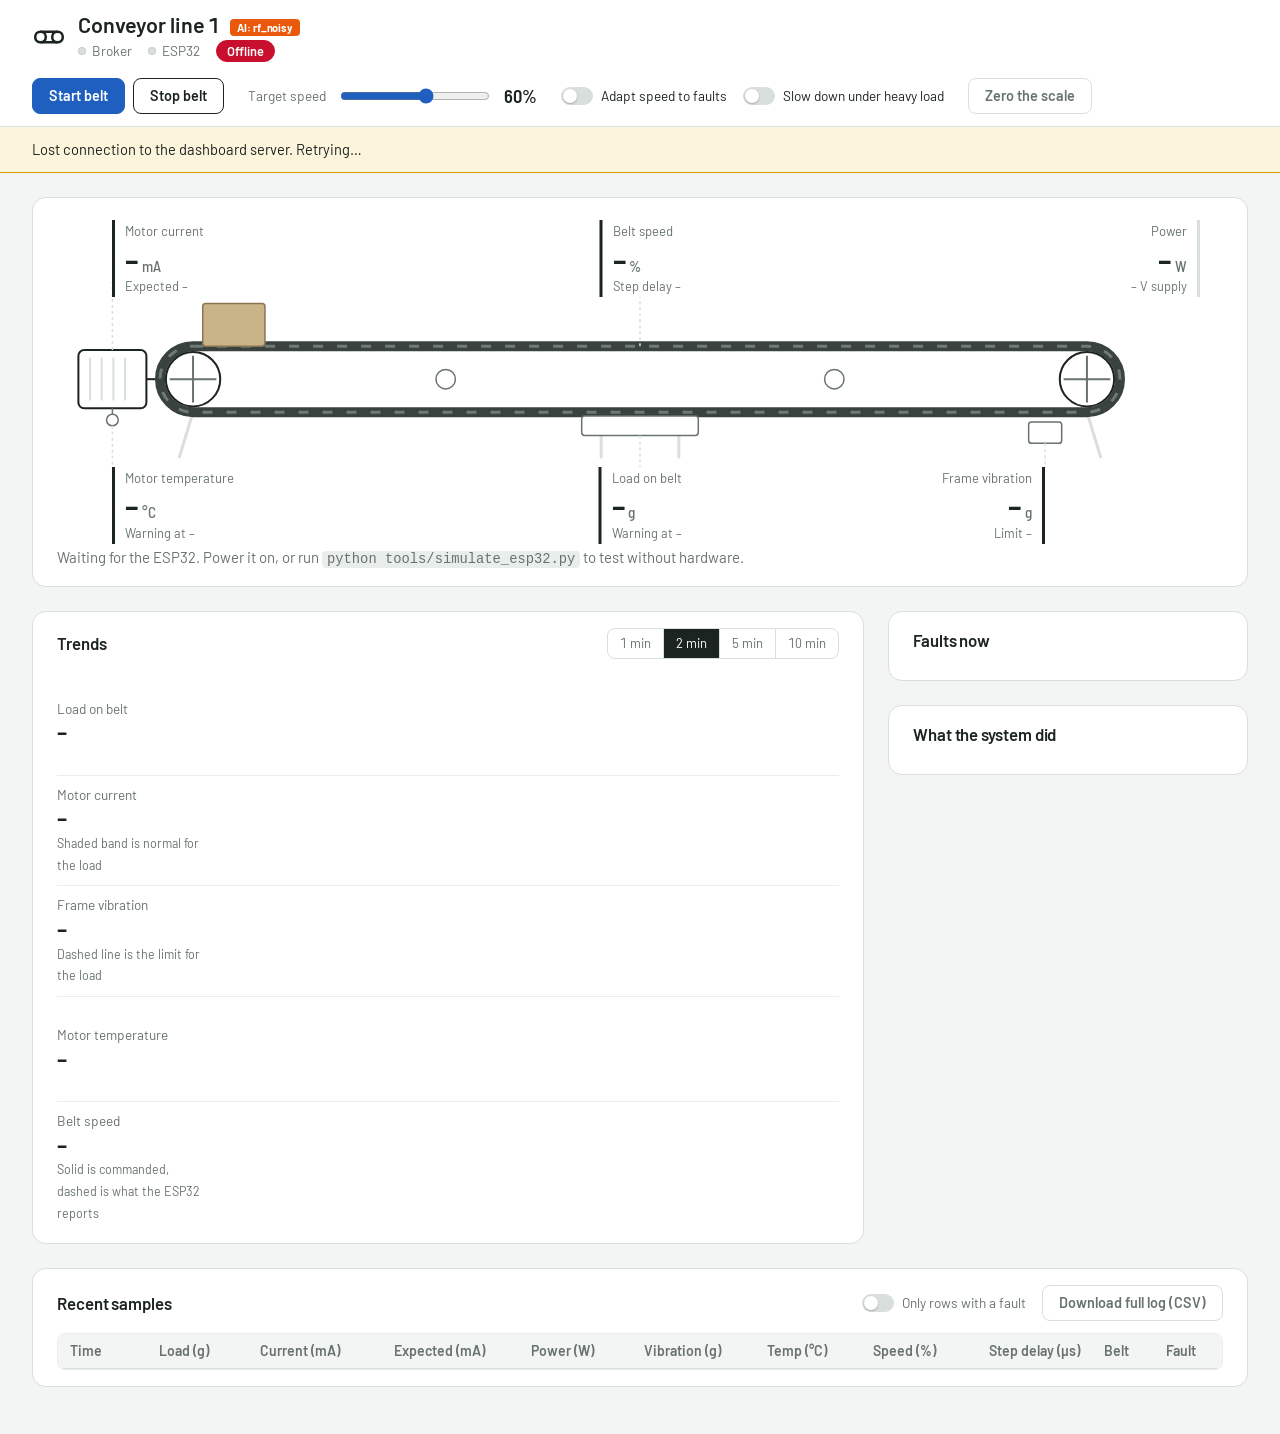
==== static/index.html @ f95eb112 "Deploy Conveyor Dashboard V2: Random Forest (rf_noisy) ML inference, /manual diagnostic console, mul" ====
<!doctype html>
<html lang="en">
<head>
  <meta charset="utf-8">
  <meta name="viewport" content="width=device-width, initial-scale=1">
  <title>Conveyor line 1</title>
  <link rel="preconnect" href="https://fonts.googleapis.com">
  <link rel="preconnect" href="https://fonts.gstatic.com" crossorigin>
  <link href="https://fonts.googleapis.com/css2?family=Barlow:wght@400;500;600;700&family=Barlow+Semi+Condensed:wght@500;600;700&display=swap" rel="stylesheet">
  <link rel="stylesheet" href="/static/style.css">
</head>
<body>
  <header class="bar">
    <div class="bar__id">
      <svg class="mark" viewBox="0 0 32 32" aria-hidden="true"><circle cx="8" cy="16" r="5"/><circle cx="24" cy="16" r="5"/><path d="M8 11h16M8 21h16"/></svg>
      <div>
        <h1>Conveyor line 1 <span style="background:#ea580c; color:#fff; font-size:11px; padding:2px 7px; border-radius:4px; font-weight:700; vertical-align:middle; margin-left:6px;">AI: rf_noisy</span></h1>
        <p class="links">
          <span class="link" id="lnk-broker"><i></i>Broker</span>
          <span class="link" id="lnk-device"><i></i>ESP32</span>
          <span class="mode" id="mode">Connecting</span>
        </p>
      </div>
    </div>

    <div class="bar__ctl" role="group" aria-label="Belt controls">
      <div class="runbtns">
        <button class="btn btn--go" id="btn-start" type="button">Start belt</button>
        <button class="btn btn--stop" id="btn-stop" type="button">Stop belt</button>
      </div>
      <label class="speed">
        <span>Target speed</span>
        <input type="range" id="speed" min="5" max="100" step="5" value="60">
        <output id="speed-out">60%</output>
      </label>
      <div class="switches">
        <label class="sw"><input type="checkbox" id="sw-adapt"><span></span>Adapt speed to faults</label>
        <label class="sw"><input type="checkbox" id="sw-load"><span></span>Slow down under heavy load</label>
      </div>
      <button class="btn btn--quiet" id="btn-tare" type="button" title="Set the current load cell reading as zero. Do this with the belt empty.">Zero the scale</button>
    </div>
  </header>

  <div class="alarm" id="alarm" hidden role="alert">
    <div class="alarm__text">
      <strong id="alarm-title">Alarm</strong>
      <span id="alarm-reason"></span>
    </div>
    <button class="btn btn--ack" id="btn-ack" type="button">Acknowledge</button>
  </div>
  <div class="notice" id="notice" hidden></div>

  <main>
    <section class="mimic" id="mimic" aria-label="Conveyor overview">
      <div class="stage">
      <svg class="mimic__svg" viewBox="0 0 1200 330" role="img" aria-label="Conveyor diagram with live readings">
        <!-- frame -->
        <g class="frame">
          <path d="M140 204 L126 250 M1060 204 L1074 250 M560 228 L560 250 M640 228 L640 250"/>
        </g>
        <!-- motor attached to drive roller -->
        <g class="motor" id="g-motor">
          <rect x="22" y="140" width="70" height="60" rx="6"/>
          <path d="M92 170 H118"/>
          <path class="motor__fins" d="M34 148 V192 M46 148 V192 M58 148 V192 M70 148 V192"/>
        </g>
        <!-- belt -->
        <path class="belt" d="M140 136 H1060 A34 34 0 0 1 1060 204 H140 A34 34 0 0 1 140 136 Z"/>
        <path class="belt__surface" id="belt-surface" d="M140 136 H1060 A34 34 0 0 1 1060 204 H140 A34 34 0 0 1 140 136 Z"/>
        <!-- rollers -->
        <g class="roller"><circle cx="140" cy="170" r="28"/><g class="spokes"><path d="M140 146 V194 M116 170 H164"/></g></g>
        <g class="roller"><circle cx="1060" cy="170" r="28"/><g class="spokes"><path d="M1060 146 V194 M1036 170 H1084"/></g></g>
        <!-- idlers -->
        <g class="idler"><circle cx="400" cy="170" r="10"/><circle cx="800" cy="170" r="10"/></g>
        <!-- load cell platform -->
        <g class="loadcell" id="g-load"><rect x="540" y="208" width="120" height="20" rx="3"/></g>
        <!-- parcels -->
        <g class="parcels" id="parcels">
          <rect class="parcel" x="150" y="96" width="56" height="40" rx="3"/>
          <rect class="parcel" x="150" y="104" width="44" height="32" rx="3"/>
          <rect class="parcel" x="150" y="92" width="64" height="44" rx="3"/>
        </g>
        <!-- vibration sensor on frame -->
        <g class="imu" id="g-vib"><rect x="1000" y="214" width="34" height="22" rx="3"/></g>
        <!-- temperature probe on motor -->
        <g class="probe" id="g-temp"><circle cx="57" cy="212" r="6"/><path d="M57 200 V206"/></g>
        <!-- leaders from parts to readings -->
        <g class="leader">
          <path id="ld-current" d="M57 140 V70"/>
          <path id="ld-temp" d="M57 218 V262"/>
          <path id="ld-load" d="M600 228 V262"/>
          <path id="ld-speed" d="M600 136 V70"/>
          <path id="ld-vib" d="M1017 236 V262"/>
        </g>
      </svg>

      <!-- readings pinned to their sensors (become a grid on narrow screens) -->
      <div class="tags">
        <div class="tag" id="tag-current" style="--x:4.75%; --y:2%">
          <span class="tag__k">Motor current</span>
          <span class="tag__v"><b id="v-current">–</b> mA</span>
          <span class="tag__s" id="s-current">Expected –</span>
        </div>
        <div class="tag tag--mid" id="tag-speed" style="--x:50%; --y:2%">
          <span class="tag__k">Belt speed</span>
          <span class="tag__v"><b id="v-speed">–</b> %</span>
          <span class="tag__s" id="s-speed">Step delay –</span>
        </div>
        <div class="tag tag--right tag--free" id="tag-power" style="--x:98%; --y:2%">
          <span class="tag__k">Power</span>
          <span class="tag__v"><b id="v-power">–</b> W</span>
          <span class="tag__s" id="s-power">– V supply</span>
        </div>
        <div class="tag" id="tag-temp" style="--x:4.75%; --y:79%">
          <span class="tag__k">Motor temperature</span>
          <span class="tag__v"><b id="v-temp">–</b> °C</span>
          <span class="tag__s" id="s-temp">Warning at –</span>
        </div>
        <div class="tag tag--mid" id="tag-load" style="--x:50%; --y:79%">
          <span class="tag__k">Load on belt</span>
          <span class="tag__v"><b id="v-load">–</b> g</span>
          <span class="tag__s" id="s-load">Warning at –</span>
        </div>
        <div class="tag tag--right" id="tag-vib" style="--x:84.75%; --y:79%">
          <span class="tag__k">Frame vibration</span>
          <span class="tag__v"><b id="v-vib">–</b> g</span>
          <span class="tag__s" id="s-vib">Limit –</span>
        </div>
      </div>
      </div>
      <p class="mimic__empty" id="empty">Waiting for the ESP32. Power it on, or run <code>python tools/simulate_esp32.py</code> to test without hardware.</p>
    </section>

    <div class="split">
      <section class="trends" aria-label="Trends">
        <div class="sec-h">
          <h2>Trends</h2>
          <div class="seg" role="radiogroup" aria-label="Time window" id="window">
            <button type="button" data-s="60">1 min</button>
            <button type="button" data-s="120" aria-checked="true">2 min</button>
            <button type="button" data-s="300">5 min</button>
            <button type="button" data-s="600">10 min</button>
          </div>
        </div>
        <div class="charts" id="charts"></div>
      </section>

      <aside class="side">
        <section aria-label="Active faults">
          <div class="sec-h"><h2>Faults now</h2></div>
          <ul class="faults" id="faults"></ul>
        </section>
        <section aria-label="Events">
          <div class="sec-h"><h2>What the system did</h2></div>
          <ol class="events" id="events"></ol>
        </section>
      </aside>
    </div>

    <section class="data" aria-label="Recent samples">
      <div class="sec-h">
        <h2>Recent samples</h2>
        <div class="data__act">
          <label class="sw sw--small"><input type="checkbox" id="sw-faults-only"><span></span>Only rows with a fault</label>
          <a class="btn btn--quiet" href="/api/log.csv" download>Download full log (CSV)</a>
        </div>
      </div>
      <div class="table-wrap">
        <table>
          <thead>
            <tr>
              <th scope="col">Time</th><th scope="col">Load (g)</th><th scope="col">Current (mA)</th><th scope="col">Expected (mA)</th>
              <th scope="col">Power (W)</th><th scope="col">Vibration (g)</th><th scope="col">Temp (°C)</th>
              <th scope="col">Speed (%)</th><th scope="col">Step delay (µs)</th><th scope="col">Belt</th><th scope="col">Fault</th>
            </tr>
          </thead>
          <tbody id="rows"></tbody>
        </table>
      </div>
    </section>
  </main>

  <script src="/static/app.js"></script>
</body>
</html>
---- static/style.css ----
/* Conveyor line HMI.  Calm greys by default; colour is reserved for abnormal states. */
:root {
  --panel: #f3f5f4;
  --surface: #ffffff;
  --ink: #1c2421;
  --steel: #68736e;
  --rule: #d9dfdc;
  --rule-soft: #e9edeb;
  --signal: #1f5fbf;
  --signal-ink: #ffffff;
  --amber: #d99a00;
  --amber-bg: #fdf4dc;
  --red: #c8102e;
  --red-bg: #fbe7ea;
  --green: #2e7d4f;
  --belt: #3a423f;

  --f-body: "Barlow", system-ui, -apple-system, "Segoe UI", sans-serif;
  --f-num: "Barlow Semi Condensed", "Barlow", system-ui, sans-serif;

  --s1: 4px; --s2: 8px; --s3: 12px; --s4: 16px; --s5: 24px; --s6: 32px; --s7: 48px;
  --belt-dur: 1s;
  --belt-play: paused;
}

* { box-sizing: border-box; }
html { -webkit-text-size-adjust: 100%; }
body {
  margin: 0;
  background: var(--panel);
  color: var(--ink);
  font: 400 15px/1.45 var(--f-body);
  font-variant-numeric: tabular-nums;
}
h1, h2 { margin: 0; font-weight: 600; letter-spacing: -0.005em; }
h1 { font-size: 1.35rem; line-height: 1.2; }
h2 { font-size: 1.05rem; }
code { font-size: .92em; background: var(--rule-soft); padding: 1px 5px; border-radius: 4px; }
button, input { font: inherit; color: inherit; }
:focus-visible { outline: 3px solid var(--signal); outline-offset: 2px; }

/* ---------------------------------------------------------------- top bar */
.bar {
  position: sticky; top: 0; z-index: 10;
  display: flex; flex-wrap: wrap; align-items: center; justify-content: space-between;
  gap: var(--s4) var(--s6);
  padding: var(--s3) var(--s6);
  background: var(--surface);
  border-bottom: 1px solid var(--rule);
}
.bar__id { display: flex; align-items: center; gap: var(--s3); min-width: 0; }
.mark { width: 34px; height: 34px; flex: none; fill: none; stroke: var(--ink); stroke-width: 2.4; }
.links { margin: 2px 0 0; display: flex; flex-wrap: wrap; gap: var(--s2) var(--s4); font-size: .85rem; color: var(--steel); align-items: center; }
.link { display: inline-flex; align-items: center; gap: 6px; }
.link i { width: 8px; height: 8px; border-radius: 50%; background: var(--rule); box-shadow: inset 0 0 0 1px rgba(0,0,0,.08); }
.link.is-on i { background: var(--green); }
.link.is-off i { background: var(--red); }
.mode { padding: 1px 10px; border-radius: 999px; border: 1px solid var(--rule); color: var(--ink); font-weight: 600; font-size: .8rem; }
.mode.is-warn { background: var(--amber-bg); border-color: var(--amber); }
.mode.is-bad { background: var(--red); border-color: var(--red); color: #fff; }

.bar__ctl { display: flex; flex-wrap: wrap; align-items: center; gap: var(--s3) var(--s5); }
.runbtns { display: flex; gap: var(--s2); }
.btn {
  appearance: none; border: 1px solid var(--rule); background: var(--surface);
  padding: 8px 16px; border-radius: 8px; font-weight: 600; font-size: .9rem; cursor: pointer;
  text-decoration: none; color: var(--ink); white-space: nowrap; line-height: 1.2;
}
.btn:hover { border-color: var(--steel); }
.btn:active { transform: translateY(1px); }
.btn--go { background: var(--signal); border-color: var(--signal); color: var(--signal-ink); }
.btn--go:hover { background: #194f9f; border-color: #194f9f; }
.btn--stop { border-color: var(--ink); }
.btn--quiet { color: var(--steel); }
.btn[disabled] { opacity: .45; cursor: not-allowed; }

.speed { display: flex; align-items: center; gap: var(--s3); font-size: .85rem; color: var(--steel); }
.speed output { font: 600 1.15rem var(--f-num); color: var(--ink); min-width: 3.2ch; text-align: right; }
input[type=range] { width: 150px; accent-color: var(--signal); }

.switches { display: flex; flex-wrap: wrap; gap: var(--s2) var(--s4); }
.sw { display: inline-flex; align-items: center; gap: var(--s2); font-size: .85rem; cursor: pointer; user-select: none; }
.sw input { position: absolute; opacity: 0; width: 1px; height: 1px; }
.sw span { width: 32px; height: 18px; border-radius: 999px; background: var(--rule); position: relative; transition: background .15s; flex: none; }
.sw span::after { content: ""; position: absolute; top: 2px; left: 2px; width: 14px; height: 14px; border-radius: 50%; background: #fff; box-shadow: 0 1px 2px rgba(0,0,0,.25); transition: transform .15s; }
.sw input:checked + span { background: var(--signal); }
.sw input:checked + span::after { transform: translateX(14px); }
.sw input:focus-visible + span { outline: 3px solid var(--signal); outline-offset: 2px; }

/* ---------------------------------------------------------------- alarm + notice */
.alarm {
  display: flex; flex-wrap: wrap; align-items: center; justify-content: space-between; gap: var(--s3) var(--s5);
  padding: var(--s4) var(--s6) var(--s4) calc(var(--s6) + 28px);
  background: var(--red); color: #fff; position: relative;
}
.alarm::before {           /* hazard stripe edge */
  content: ""; position: absolute; left: 0; top: 0; bottom: 0; width: 28px;
  background: repeating-linear-gradient(-45deg, #f2c200 0 10px, #1c2421 10px 20px);
}
.alarm.is-loud { animation: flash 1s steps(2, jump-none) infinite; }
@keyframes flash { 50% { background: #8e0b20; } }
.alarm__text strong { display: block; font: 700 1.6rem/1.1 var(--f-num); letter-spacing: .01em; }
.alarm__text span { font-size: 1rem; opacity: .95; }
.btn--ack { background: #fff; color: var(--red); border-color: #fff; font-size: 1rem; padding: 10px 22px; }
.btn--ack:hover { background: #fde9ec; border-color: #fde9ec; }
.notice { padding: var(--s3) var(--s6); background: var(--amber-bg); border-bottom: 1px solid var(--amber); font-size: .92rem; }

/* ---------------------------------------------------------------- layout */
main { padding: var(--s5) var(--s6) var(--s7); display: grid; grid-template-columns: minmax(0, 1fr); gap: var(--s5); max-width: 1680px; margin: 0 auto; }
.sec-h { display: flex; flex-wrap: wrap; align-items: center; justify-content: space-between; gap: var(--s2) var(--s4); margin-bottom: var(--s3); }
.split { display: grid; grid-template-columns: minmax(0, 1fr) 360px; gap: var(--s5); align-items: start; }

/* ---------------------------------------------------------------- conveyor mimic */
.mimic { background: var(--surface); border: 1px solid var(--rule); border-radius: 14px; padding: var(--s4) var(--s5); }
.stage { position: relative; }
.mimic__svg { display: block; width: 100%; height: auto; }
.mimic__svg * { vector-effect: non-scaling-stroke; }
.frame path { stroke: var(--rule); stroke-width: 3; fill: none; stroke-linecap: round; }
.motor rect { fill: var(--surface); stroke: var(--ink); stroke-width: 2; }
.motor path { stroke: var(--ink); stroke-width: 2; fill: none; }
.motor .motor__fins { stroke: var(--rule); stroke-width: 2; }
.belt { fill: none; stroke: var(--belt); stroke-width: 10; stroke-linejoin: round; }
.belt__surface { fill: none; stroke: #6f7a76; stroke-width: 3; stroke-dasharray: 10 14;
  animation: belt var(--belt-dur) linear infinite; animation-play-state: var(--belt-play); }
@keyframes belt { to { stroke-dashoffset: -24; } }
.roller circle { fill: var(--surface); stroke: var(--ink); stroke-width: 2; }
.roller .spokes { transform-box: fill-box; transform-origin: center; animation: spin calc(var(--belt-dur) * 7) linear infinite; animation-play-state: var(--belt-play); }
.roller .spokes path { stroke: var(--steel); stroke-width: 2; }
@keyframes spin { to { transform: rotate(360deg); } }
.idler circle { fill: var(--surface); stroke: var(--steel); stroke-width: 1.5; }
.loadcell rect, .imu rect { fill: var(--surface); stroke: var(--steel); stroke-width: 1.5; }
.probe circle { fill: var(--surface); stroke: var(--steel); stroke-width: 1.5; }
.probe path { stroke: var(--steel); stroke-width: 1.5; }
.parcel { fill: #c9b48a; stroke: #8a7550; stroke-width: 1.5;
  animation: ride calc(var(--belt-dur) * 40) linear infinite; animation-play-state: var(--belt-play); }
.parcel:nth-child(2) { animation-delay: calc(var(--belt-dur) * -13.3); }
.parcel:nth-child(3) { animation-delay: calc(var(--belt-dur) * -26.6); }
@keyframes ride { from { transform: translateX(0); opacity: 0; } 4% { opacity: 1; } 94% { opacity: 1; } to { transform: translateX(840px); opacity: 0; } }
.leader path { stroke: var(--rule); stroke-width: 1.5; stroke-dasharray: 3 3; }

/* fault state on parts */
.is-warn rect, .is-warn circle { stroke: var(--amber) !important; fill: var(--amber-bg) !important; }
.is-bad rect, .is-bad circle { stroke: var(--red) !important; fill: var(--red-bg) !important; }
.leader path.is-warn { stroke: var(--amber); stroke-dasharray: none; }
.leader path.is-bad { stroke: var(--red); stroke-dasharray: none; }
.mimic.is-estop .belt { stroke: var(--red); }

.tags { position: absolute; inset: 0; pointer-events: none; }
.tag {
  position: absolute; left: var(--x); top: var(--y);
  display: grid; width: max-content; white-space: nowrap; padding: 2px 0 2px 10px; border-left: 3px solid var(--ink);
  background: color-mix(in srgb, var(--surface) 88%, transparent); pointer-events: auto;
}
.tag--mid { transform: translateX(-50%); }
.tag--right { transform: translateX(-100%); border-left: 0; border-right: 3px solid var(--ink); padding: 2px 10px 2px 0; text-align: right; }
.tag--free { border-color: var(--rule); }
.tag__k { font-size: .82rem; color: var(--steel); }
.tag__v { font: 500 .95rem/1.1 var(--f-num); color: var(--steel); }
.tag__v b { font-size: 2rem; font-weight: 600; color: var(--ink); letter-spacing: -.01em; }
.tag__s { font-size: .8rem; color: var(--steel); }
.tag.is-warn { border-color: var(--amber); background: var(--amber-bg); }
.tag.is-bad { border-color: var(--red); background: var(--red-bg); }
.tag.is-bad .tag__v b { color: var(--red); }

.mimic__empty { margin: var(--s3) 0 0; color: var(--steel); }
.mimic.has-data .mimic__empty { display: none; }

/* ---------------------------------------------------------------- trends */
.trends { background: var(--surface); border: 1px solid var(--rule); border-radius: 14px; padding: var(--s4) var(--s5) var(--s3); min-width: 0; }
.seg { display: inline-flex; border: 1px solid var(--rule); border-radius: 8px; overflow: hidden; }
.seg button { border: 0; background: transparent; padding: 5px 12px; font-size: .82rem; cursor: pointer; color: var(--steel); }
.seg button + button { border-left: 1px solid var(--rule); }
.seg button[aria-checked=true] { background: var(--ink); color: #fff; }
.charts { display: grid; gap: 2px; position: relative; }
.chart { display: grid; grid-template-columns: 150px minmax(0, 1fr); gap: var(--s4); align-items: center; padding: var(--s2) 0; border-top: 1px solid var(--rule-soft); }
.chart:first-child { border-top: 0; }
.chart__k { font-size: .85rem; color: var(--steel); }
.chart__v { display: block; font: 600 1.5rem/1.1 var(--f-num); color: var(--ink); }
.chart__v small { font-size: .85rem; font-weight: 500; color: var(--steel); margin-left: 3px; }
.chart__n { font-size: .78rem; color: var(--steel); }
.chart svg { width: 100%; height: 86px; display: block; overflow: visible; }
.chart--last svg { height: 104px; }
.c-grid { stroke: var(--rule-soft); stroke-width: 1; }
.c-axis { fill: var(--steel); font: 500 11px var(--f-body); }
.c-line { fill: none; stroke: var(--ink); stroke-width: 1.8; stroke-linejoin: round; }
.c-line--cmd { stroke: var(--signal); stroke-width: 2; }
.c-line--app { stroke: #8fb2e6; stroke-width: 1.5; stroke-dasharray: 4 3; }
.c-band { fill: #e3efe7; }
.c-warn { stroke: var(--amber); stroke-width: 1; stroke-dasharray: 4 4; }
.c-crit { stroke: var(--red); stroke-width: 1; stroke-dasharray: 4 4; }
.c-fault { fill: var(--red); opacity: .08; }
.c-hover { stroke: var(--steel); stroke-width: 1; }
.c-dot { fill: var(--ink); }

/* ---------------------------------------------------------------- side */
.side { display: grid; gap: var(--s5); min-width: 0; }
.side > section { background: var(--surface); border: 1px solid var(--rule); border-radius: 14px; padding: var(--s4) var(--s5); }
.faults, .events { list-style: none; margin: 0; padding: 0; }
.faults li { display: grid; grid-template-columns: 18px 1fr; gap: 2px var(--s3); padding: var(--s3) 0; border-top: 1px solid var(--rule-soft); }
.faults li:first-child { border-top: 0; padding-top: 0; }
.faults li b { font-weight: 600; }
.faults li p { grid-column: 2; margin: 0; font-size: .86rem; color: var(--steel); }
.faults li.none { display: block; }
.faults .ok { display: block; color: var(--green); font-weight: 600; }
/* alarm priority marks: shape + colour (ISA-101 style), readable without colour */
.pri { width: 14px; height: 14px; margin-top: 3px; }
.pri--crit { background: var(--red); }
.pri--warn { background: var(--amber); clip-path: polygon(50% 0, 100% 100%, 0 100%); }
.events { max-height: 340px; overflow-y: auto; font-size: .86rem; }
.events li { display: grid; grid-template-columns: 62px 1fr; gap: var(--s3); padding: 6px 0; border-top: 1px solid var(--rule-soft); }
.events li:first-child { border-top: 0; }
.events time { color: var(--steel); }
.events .k-action { color: var(--signal); }
.events .k-alarm, .events .k-error { color: var(--red); font-weight: 600; }

/* ---------------------------------------------------------------- data table */
.data { background: var(--surface); border: 1px solid var(--rule); border-radius: 14px; padding: var(--s4) var(--s5); min-width: 0; }
.data__act { display: flex; flex-wrap: wrap; align-items: center; gap: var(--s3) var(--s4); }
.sw--small { color: var(--steel); }
.table-wrap { overflow: auto; max-height: 460px; border: 1px solid var(--rule-soft); border-radius: 8px; }
table { width: 100%; border-collapse: collapse; font-size: .88rem; }
th, td { padding: 7px 12px; text-align: right; white-space: nowrap; }
th:first-child, td:first-child, th:nth-last-child(-n+2), td:nth-last-child(-n+2) { text-align: left; }
thead th { position: sticky; top: 0; background: var(--panel); color: var(--steel); font-weight: 600; border-bottom: 1px solid var(--rule); }
tbody tr { border-bottom: 1px solid var(--rule-soft); }
tbody tr:hover { background: #f7f9f8; }
tbody tr.f-warn { background: var(--amber-bg); }
tbody tr.f-bad { background: var(--red-bg); }
td.f { font-weight: 600; }
td.empty { text-align: left; color: var(--steel); padding: var(--s5); }

/* ---------------------------------------------------------------- responsive */
@media (max-width: 1200px) {
  .split { grid-template-columns: 1fr; }
  .side { grid-template-columns: 1fr 1fr; }
}
@media (max-width: 900px) {
  .bar, main, .notice { padding-left: var(--s4); padding-right: var(--s4); }
  .alarm { padding-left: calc(var(--s4) + 28px); padding-right: var(--s4); }
  .bar__ctl { width: 100%; justify-content: space-between; }
  .tags { position: static; display: grid; grid-template-columns: repeat(auto-fill, minmax(150px, 1fr)); gap: var(--s4); margin-top: var(--s4); }
  .tag, .tag--mid, .tag--right { width: auto; white-space: normal; position: static; transform: none; text-align: left; border-left: 3px solid var(--ink); border-right: 0; padding: 2px 0 2px 10px; }
  .tag--free { border-left-color: var(--rule); }
  .leader { display: none; }
  .side { grid-template-columns: 1fr; }
  .chart { grid-template-columns: 1fr; gap: var(--s1); }
}
@media (max-width: 560px) {
  h1 { font-size: 1.15rem; }
  .mimic, .trends, .side > section, .data { padding: var(--s3); border-radius: 10px; }
  .speed { width: 100%; }
  .speed input { flex: 1; width: auto; }
  .runbtns { width: 100%; }
  .runbtns .btn { flex: 1; }
  .alarm__text strong { font-size: 1.3rem; }
}
@media (prefers-reduced-motion: reduce) {
  .belt__surface, .roller .spokes, .parcel, .alarm.is-loud { animation: none; }
}

.sr { position: absolute; width: 1px; height: 1px; overflow: hidden; clip: rect(0 0 0 0); white-space: nowrap; }
[hidden] { display: none !important; }
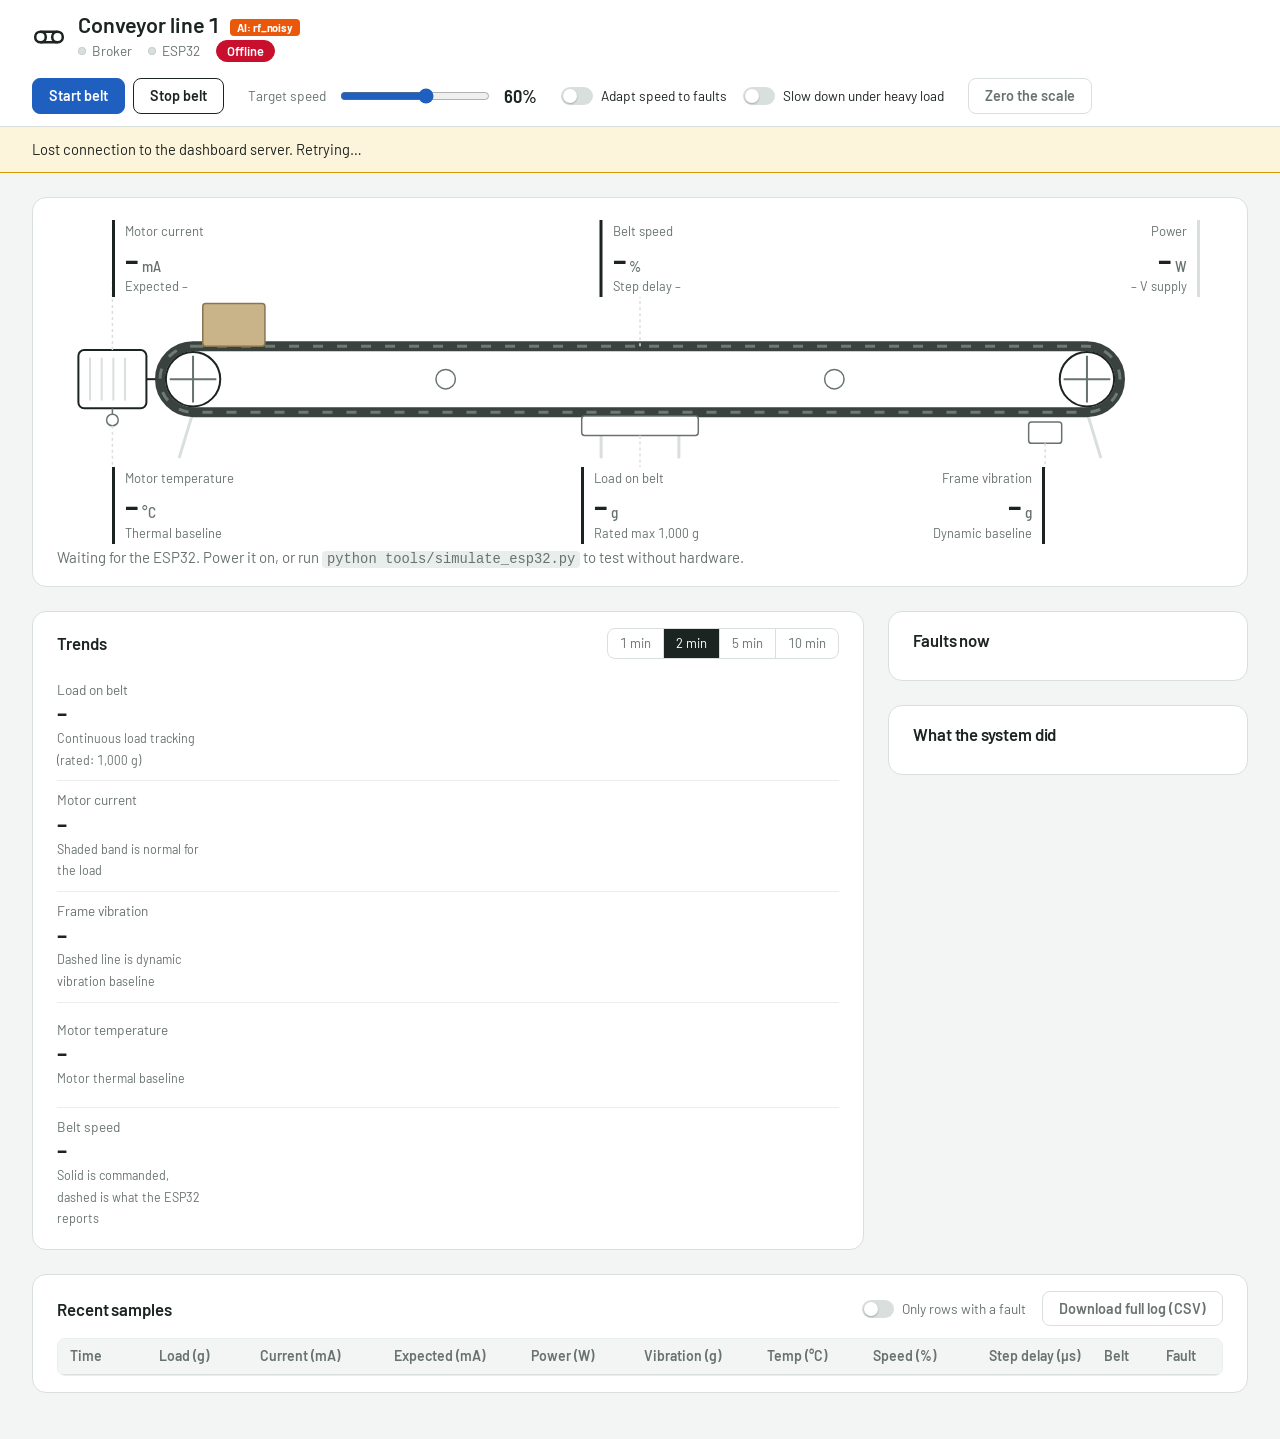
==== commit 34257f82: "Standardize manual screen CSS, implement persistent fault override with Show Local reset, remove man" ====
--- a/static/index.html
+++ b/static/index.html
@@ -114,17 +114,17 @@
         <div class="tag" id="tag-temp" style="--x:4.75%; --y:79%">
           <span class="tag__k">Motor temperature</span>
           <span class="tag__v"><b id="v-temp">–</b> °C</span>
-          <span class="tag__s" id="s-temp">Warning at –</span>
+          <span class="tag__s" id="s-temp">Thermal baseline</span>
         </div>
         <div class="tag tag--mid" id="tag-load" style="--x:50%; --y:79%">
           <span class="tag__k">Load on belt</span>
           <span class="tag__v"><b id="v-load">–</b> g</span>
-          <span class="tag__s" id="s-load">Warning at –</span>
+          <span class="tag__s" id="s-load">Rated max 1,000 g</span>
         </div>
         <div class="tag tag--right" id="tag-vib" style="--x:84.75%; --y:79%">
           <span class="tag__k">Frame vibration</span>
           <span class="tag__v"><b id="v-vib">–</b> g</span>
-          <span class="tag__s" id="s-vib">Limit –</span>
+          <span class="tag__s" id="s-vib">Dynamic baseline</span>
         </div>
       </div>
       </div>
--- a/static/style.css
+++ b/static/style.css
@@ -166,19 +166,20 @@
 .mimic.has-data .mimic__empty { display: none; }
 
 /* ---------------------------------------------------------------- trends */
-.trends { background: var(--surface); border: 1px solid var(--rule); border-radius: 14px; padding: var(--s4) var(--s5) var(--s3); min-width: 0; }
+.trends { background: var(--surface); border: 1px solid var(--rule); border-radius: 14px; padding: var(--s4) var(--s5) var(--s3); min-width: 0; overflow: hidden; }
 .seg { display: inline-flex; border: 1px solid var(--rule); border-radius: 8px; overflow: hidden; }
 .seg button { border: 0; background: transparent; padding: 5px 12px; font-size: .82rem; cursor: pointer; color: var(--steel); }
 .seg button + button { border-left: 1px solid var(--rule); }
 .seg button[aria-checked=true] { background: var(--ink); color: #fff; }
-.charts { display: grid; gap: 2px; position: relative; }
-.chart { display: grid; grid-template-columns: 150px minmax(0, 1fr); gap: var(--s4); align-items: center; padding: var(--s2) 0; border-top: 1px solid var(--rule-soft); }
+.charts { display: grid; gap: 2px; position: relative; overflow: hidden; }
+.chart { display: grid; grid-template-columns: 150px minmax(0, 1fr); gap: var(--s4); align-items: center; padding: var(--s2) 0; border-top: 1px solid var(--rule-soft); min-width: 0; overflow: hidden; }
 .chart:first-child { border-top: 0; }
+.chart > div { min-width: 0; }
 .chart__k { font-size: .85rem; color: var(--steel); }
 .chart__v { display: block; font: 600 1.5rem/1.1 var(--f-num); color: var(--ink); }
 .chart__v small { font-size: .85rem; font-weight: 500; color: var(--steel); margin-left: 3px; }
 .chart__n { font-size: .78rem; color: var(--steel); }
-.chart svg { width: 100%; height: 86px; display: block; overflow: visible; }
+.chart svg { width: 100%; height: 86px; display: block; overflow: hidden; }
 .chart--last svg { height: 104px; }
 .c-grid { stroke: var(--rule-soft); stroke-width: 1; }
 .c-axis { fill: var(--steel); font: 500 11px var(--f-body); }
@@ -260,3 +261,149 @@
 
 .sr { position: absolute; width: 1px; height: 1px; overflow: hidden; clip: rect(0 0 0 0); white-space: nowrap; }
 [hidden] { display: none !important; }
+
+/* ---------------------------------------------------------------- manual simulation console */
+.sim-grid {
+  display: grid;
+  grid-template-columns: 1.2fr 1fr;
+  gap: var(--s5);
+  margin-bottom: var(--s5);
+}
+@media (max-width: 960px) {
+  .sim-grid { grid-template-columns: 1fr; }
+}
+
+.sim-box {
+  background: var(--surface);
+  border: 1px solid var(--rule);
+  border-radius: 14px;
+  padding: var(--s4) var(--s5);
+}
+
+.fault-btn-list {
+  display: flex;
+  flex-direction: column;
+  gap: var(--s3);
+  margin-top: var(--s4);
+}
+
+.fault-card-btn {
+  display: flex;
+  align-items: center;
+  justify-content: space-between;
+  gap: var(--s3);
+  background: var(--panel);
+  border: 1px solid var(--rule);
+  border-radius: 10px;
+  padding: 12px 16px;
+  cursor: pointer;
+  text-align: left;
+  transition: all 0.15s ease;
+  width: 100%;
+}
+.fault-card-btn:hover {
+  background: #fff;
+  border-color: var(--steel);
+  box-shadow: 0 2px 6px rgba(0,0,0,0.06);
+}
+.fault-card-btn:active {
+  transform: translateY(1px);
+}
+.fault-card-btn__body {
+  display: flex;
+  flex-direction: column;
+  gap: 2px;
+}
+.fault-card-btn__title {
+  font-weight: 600;
+  font-size: 0.95rem;
+  color: var(--ink);
+}
+.fault-card-btn__meta {
+  font-size: 0.82rem;
+  color: var(--steel);
+}
+.fault-card-btn__tag {
+  font-size: 0.75rem;
+  font-weight: 700;
+  text-transform: uppercase;
+  padding: 5px 12px;
+  border-radius: 6px;
+  white-space: nowrap;
+}
+.fault-card-btn--danger .fault-card-btn__tag {
+  background: var(--red-bg);
+  color: var(--red);
+  border: 1px solid var(--red);
+}
+.fault-card-btn--warn .fault-card-btn__tag {
+  background: var(--amber-bg);
+  color: #b45309;
+  border: 1px solid var(--amber);
+}
+.fault-card-btn--ok .fault-card-btn__tag {
+  background: #ecfdf5;
+  color: var(--green);
+  border: 1px solid #10b981;
+}
+
+.kpi-strip {
+  display: grid;
+  grid-template-columns: repeat(auto-fit, minmax(140px, 1fr));
+  gap: var(--s3);
+  margin-bottom: var(--s5);
+}
+.kpi-card {
+  background: var(--surface);
+  border: 1px solid var(--rule);
+  border-radius: 10px;
+  padding: 12px 14px;
+}
+.kpi-card__k {
+  font-size: 0.78rem;
+  font-weight: 600;
+  text-transform: uppercase;
+  color: var(--steel);
+  display: block;
+}
+.kpi-card__v {
+  font: 700 1.35rem var(--f-num);
+  color: var(--ink);
+  margin-top: 2px;
+  display: block;
+}
+
+.pred-grid {
+  display: grid;
+  grid-template-columns: 1fr 1fr;
+  gap: var(--s3);
+  margin-top: var(--s4);
+}
+.pred-item {
+  background: var(--panel);
+  border: 1px solid var(--rule);
+  border-radius: 8px;
+  padding: 10px 14px;
+  display: flex;
+  justify-content: space-between;
+  align-items: center;
+}
+.pred-item__name {
+  font-size: 0.88rem;
+  font-weight: 600;
+  color: var(--ink);
+}
+.pred-item__status {
+  font-size: 0.76rem;
+  font-weight: 700;
+  padding: 2px 8px;
+  border-radius: 4px;
+}
+.pred-item__status.is-ok {
+  background: #ecfdf5;
+  color: var(--green);
+}
+.pred-item__status.is-fault {
+  background: var(--red);
+  color: #fff;
+}
